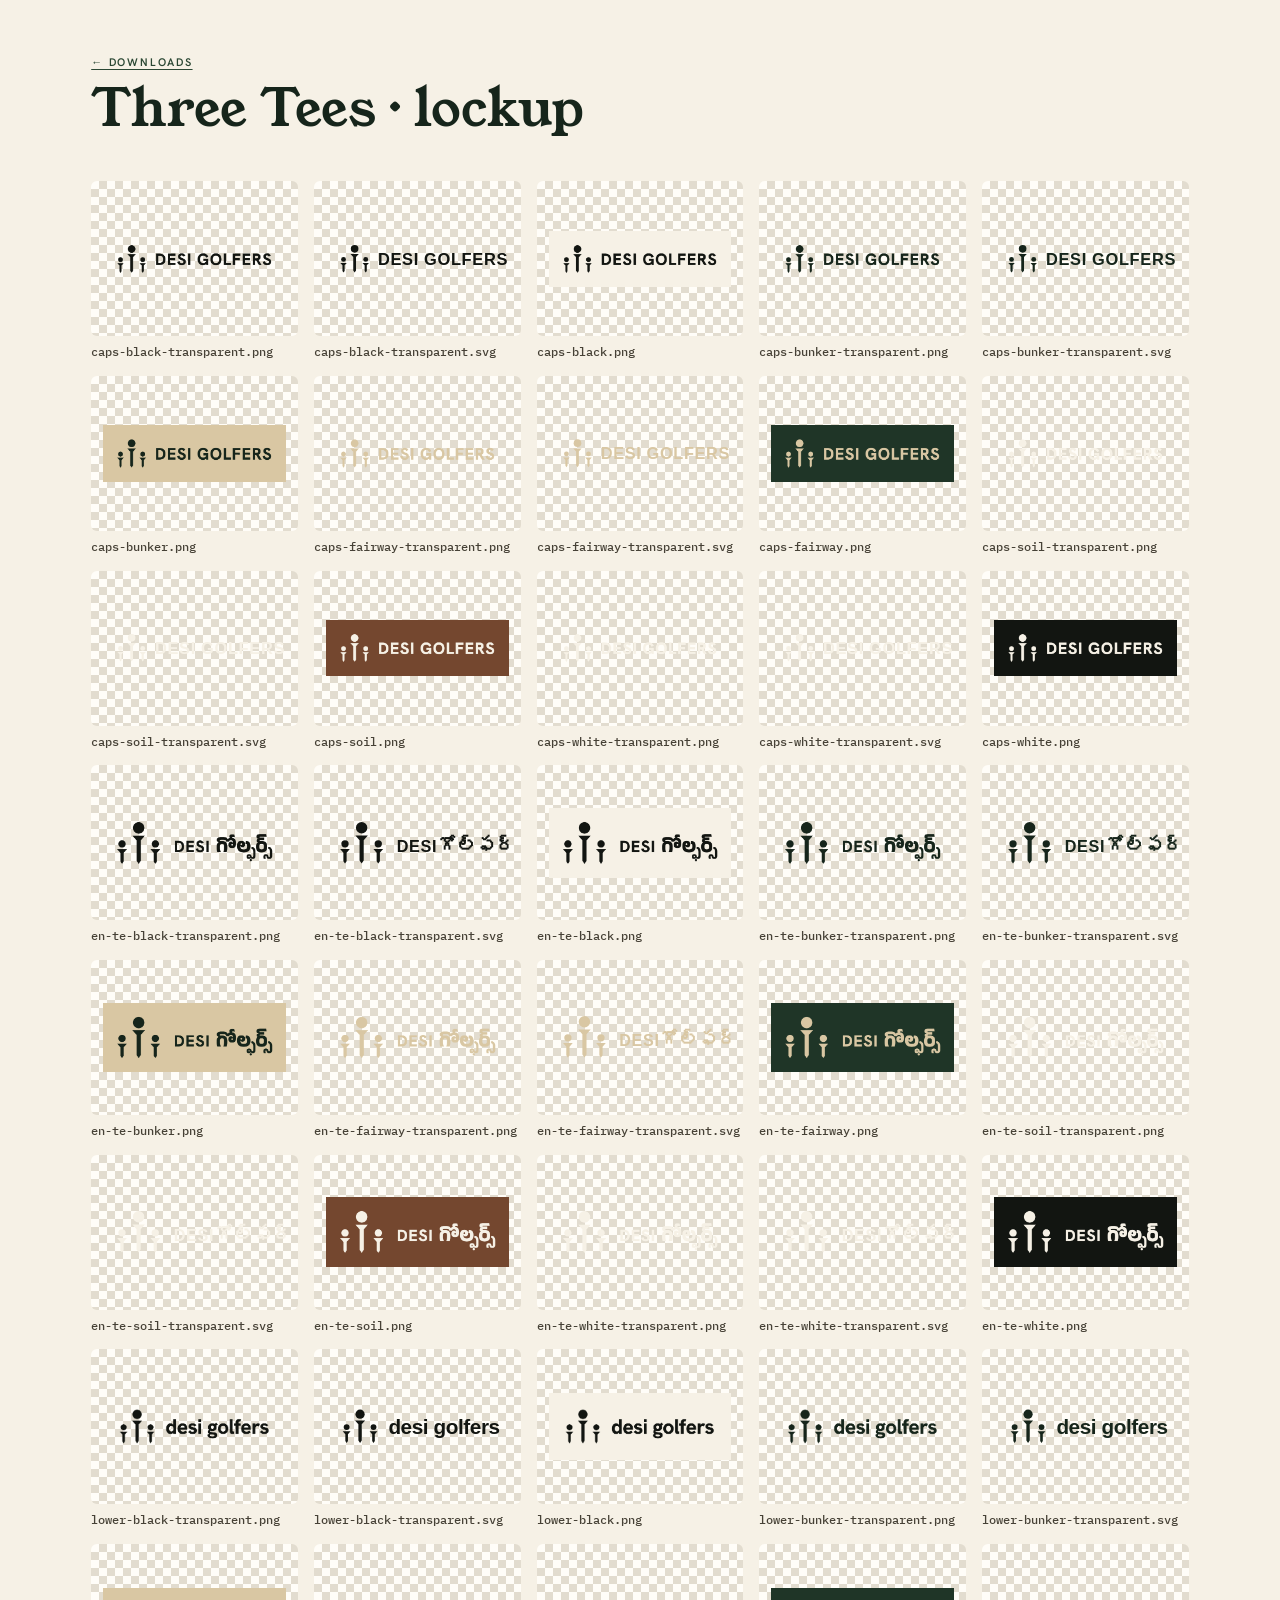
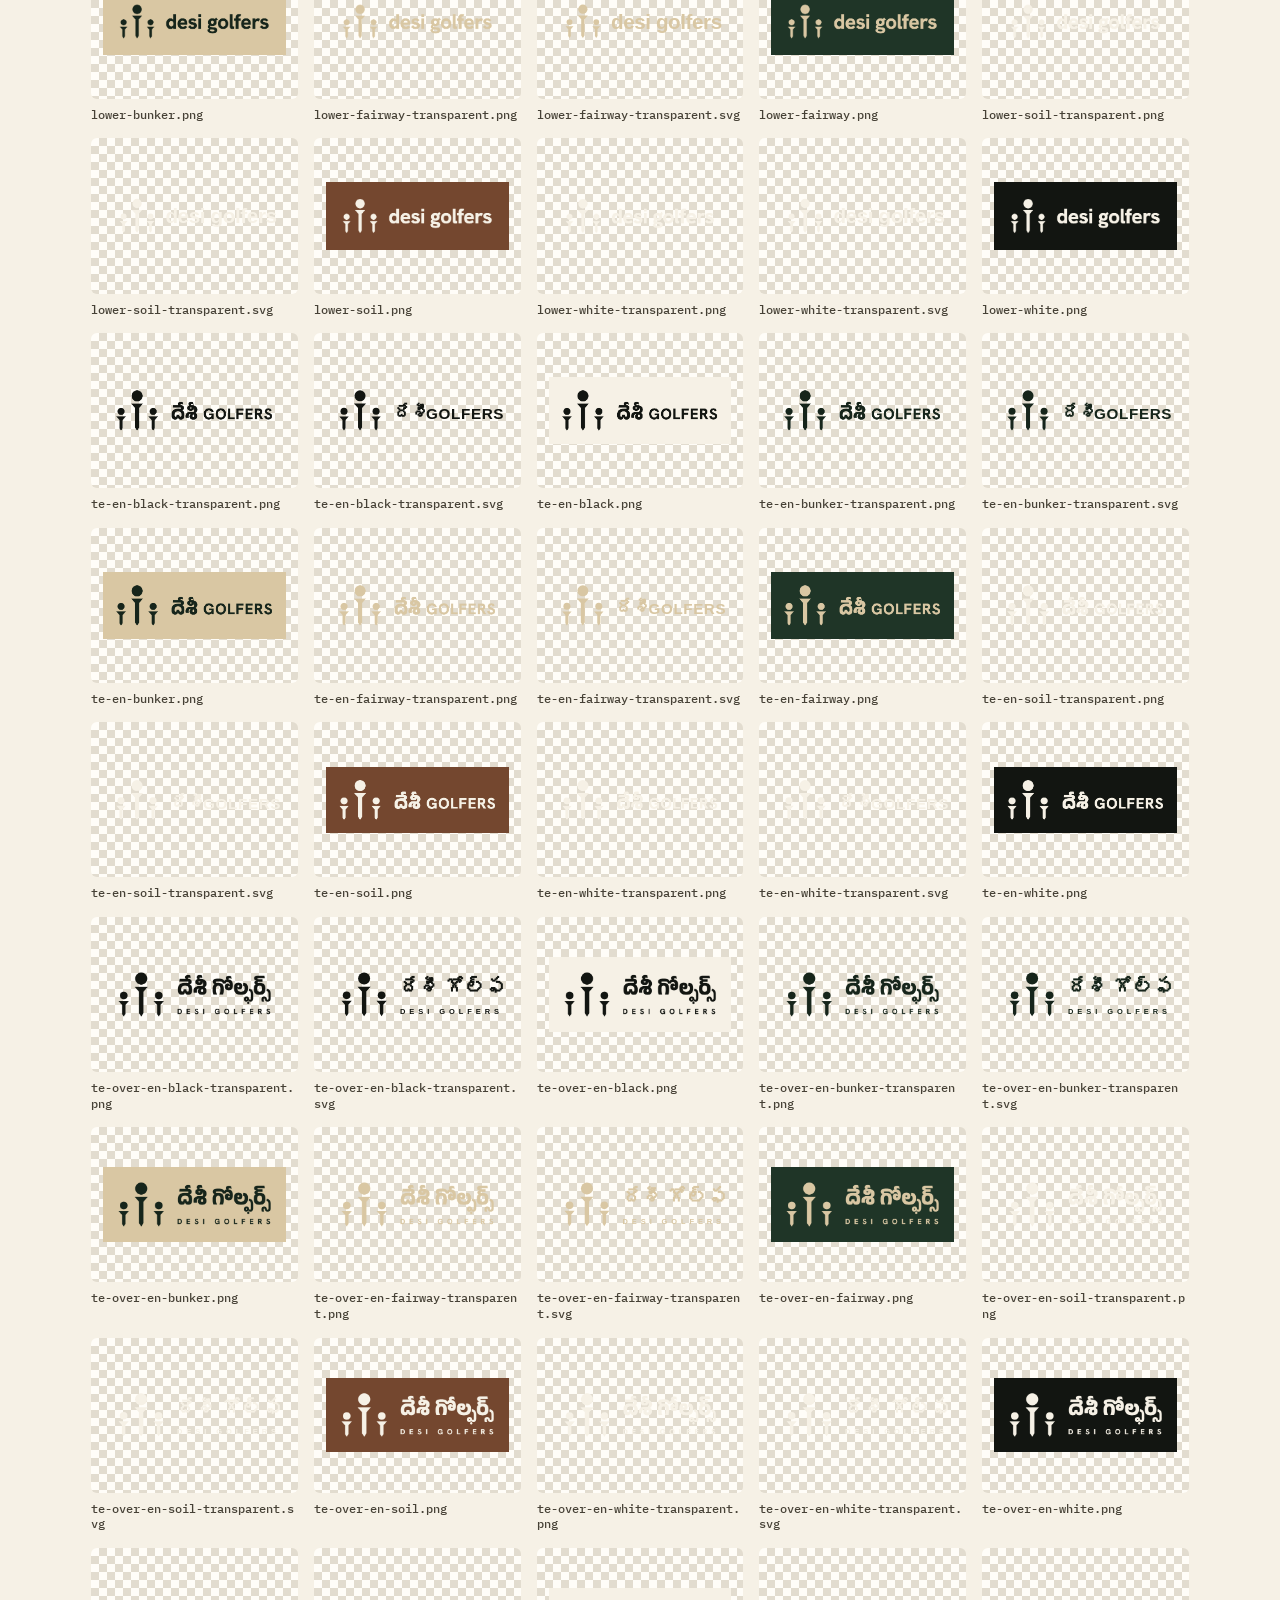
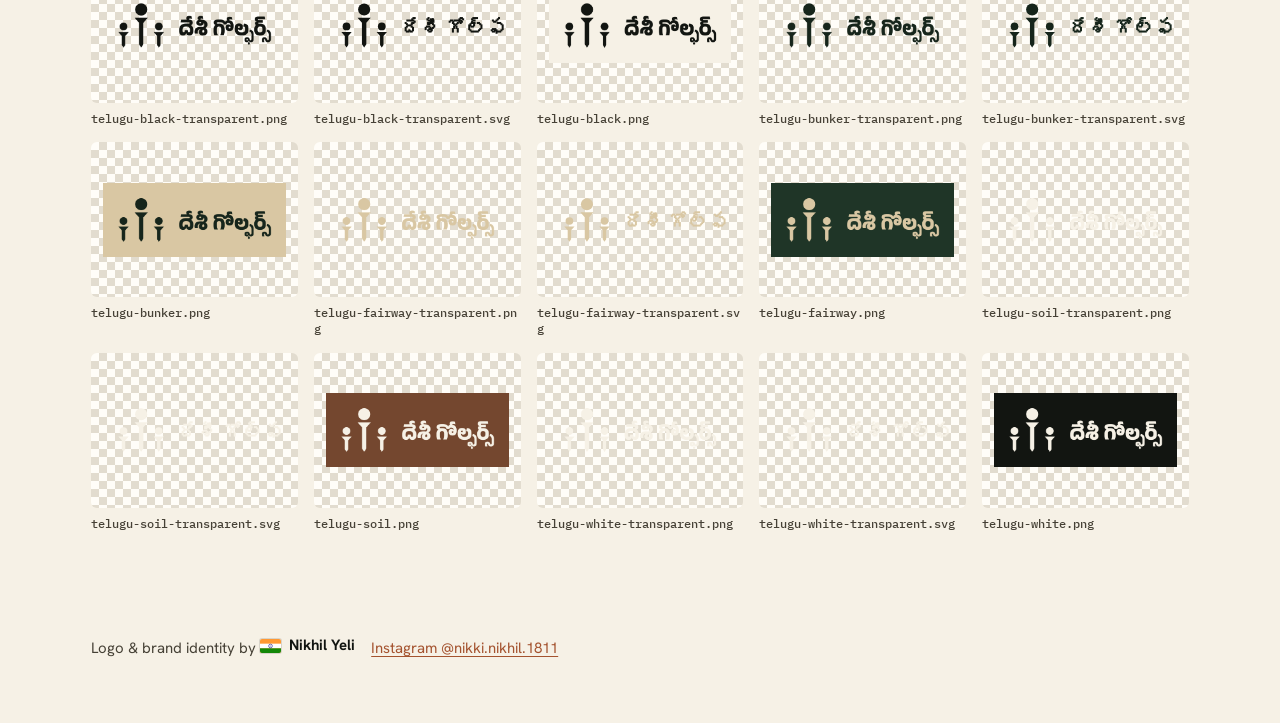
==== assets/logos/three-tees/lockup/index.html @ 78cff563 "DesiGolfers brand site Co-Authored-By: Claude Opus 5.5 <noreply@anthropic.com>" ====
<!DOCTYPE html><html lang="en"><head><meta charset="utf-8"><meta name="viewport" content="width=device-width,initial-scale=1"><title>Three Tees · lockup · Desi Golfers</title><link rel="stylesheet" href="../../../../css/site.css"><style>.files{display:grid;grid-template-columns:repeat(auto-fill,minmax(200px,1fr));gap:16px;padding:24px 0 64px}.files a{display:flex;flex-direction:column;gap:8px;text-decoration:none;color:var(--text-2);font:500 12px/1.3 var(--font-mono);word-break:break-all}.files span{aspect-ratio:4/3;display:flex;align-items:center;justify-content:center;background:repeating-conic-gradient(var(--stone-200) 0 25%,var(--paper) 0 50%) 0 0/16px 16px;border-radius:6px;padding:12px}.files img{max-width:100%;max-height:100%}</style></head><body><div class="wrap"><header class="top"><span class="ov"><a href="../../../../index.html#downloads">← Downloads</a></span><h1>Three Tees · lockup</h1></header><div class="files"><a href="caps-black-transparent.png" download><span><img src="caps-black-transparent.png" alt="" loading="lazy"></span>caps-black-transparent.png</a><a href="caps-black-transparent.svg" download><span><img src="caps-black-transparent.svg" alt="" loading="lazy"></span>caps-black-transparent.svg</a><a href="caps-black.png" download><span><img src="caps-black.png" alt="" loading="lazy"></span>caps-black.png</a><a href="caps-bunker-transparent.png" download><span><img src="caps-bunker-transparent.png" alt="" loading="lazy"></span>caps-bunker-transparent.png</a><a href="caps-bunker-transparent.svg" download><span><img src="caps-bunker-transparent.svg" alt="" loading="lazy"></span>caps-bunker-transparent.svg</a><a href="caps-bunker.png" download><span><img src="caps-bunker.png" alt="" loading="lazy"></span>caps-bunker.png</a><a href="caps-fairway-transparent.png" download><span><img src="caps-fairway-transparent.png" alt="" loading="lazy"></span>caps-fairway-transparent.png</a><a href="caps-fairway-transparent.svg" download><span><img src="caps-fairway-transparent.svg" alt="" loading="lazy"></span>caps-fairway-transparent.svg</a><a href="caps-fairway.png" download><span><img src="caps-fairway.png" alt="" loading="lazy"></span>caps-fairway.png</a><a href="caps-soil-transparent.png" download><span><img src="caps-soil-transparent.png" alt="" loading="lazy"></span>caps-soil-transparent.png</a><a href="caps-soil-transparent.svg" download><span><img src="caps-soil-transparent.svg" alt="" loading="lazy"></span>caps-soil-transparent.svg</a><a href="caps-soil.png" download><span><img src="caps-soil.png" alt="" loading="lazy"></span>caps-soil.png</a><a href="caps-white-transparent.png" download><span><img src="caps-white-transparent.png" alt="" loading="lazy"></span>caps-white-transparent.png</a><a href="caps-white-transparent.svg" download><span><img src="caps-white-transparent.svg" alt="" loading="lazy"></span>caps-white-transparent.svg</a><a href="caps-white.png" download><span><img src="caps-white.png" alt="" loading="lazy"></span>caps-white.png</a><a href="en-te-black-transparent.png" download><span><img src="en-te-black-transparent.png" alt="" loading="lazy"></span>en-te-black-transparent.png</a><a href="en-te-black-transparent.svg" download><span><img src="en-te-black-transparent.svg" alt="" loading="lazy"></span>en-te-black-transparent.svg</a><a href="en-te-black.png" download><span><img src="en-te-black.png" alt="" loading="lazy"></span>en-te-black.png</a><a href="en-te-bunker-transparent.png" download><span><img src="en-te-bunker-transparent.png" alt="" loading="lazy"></span>en-te-bunker-transparent.png</a><a href="en-te-bunker-transparent.svg" download><span><img src="en-te-bunker-transparent.svg" alt="" loading="lazy"></span>en-te-bunker-transparent.svg</a><a href="en-te-bunker.png" download><span><img src="en-te-bunker.png" alt="" loading="lazy"></span>en-te-bunker.png</a><a href="en-te-fairway-transparent.png" download><span><img src="en-te-fairway-transparent.png" alt="" loading="lazy"></span>en-te-fairway-transparent.png</a><a href="en-te-fairway-transparent.svg" download><span><img src="en-te-fairway-transparent.svg" alt="" loading="lazy"></span>en-te-fairway-transparent.svg</a><a href="en-te-fairway.png" download><span><img src="en-te-fairway.png" alt="" loading="lazy"></span>en-te-fairway.png</a><a href="en-te-soil-transparent.png" download><span><img src="en-te-soil-transparent.png" alt="" loading="lazy"></span>en-te-soil-transparent.png</a><a href="en-te-soil-transparent.svg" download><span><img src="en-te-soil-transparent.svg" alt="" loading="lazy"></span>en-te-soil-transparent.svg</a><a href="en-te-soil.png" download><span><img src="en-te-soil.png" alt="" loading="lazy"></span>en-te-soil.png</a><a href="en-te-white-transparent.png" download><span><img src="en-te-white-transparent.png" alt="" loading="lazy"></span>en-te-white-transparent.png</a><a href="en-te-white-transparent.svg" download><span><img src="en-te-white-transparent.svg" alt="" loading="lazy"></span>en-te-white-transparent.svg</a><a href="en-te-white.png" download><span><img src="en-te-white.png" alt="" loading="lazy"></span>en-te-white.png</a><a href="lower-black-transparent.png" download><span><img src="lower-black-transparent.png" alt="" loading="lazy"></span>lower-black-transparent.png</a><a href="lower-black-transparent.svg" download><span><img src="lower-black-transparent.svg" alt="" loading="lazy"></span>lower-black-transparent.svg</a><a href="lower-black.png" download><span><img src="lower-black.png" alt="" loading="lazy"></span>lower-black.png</a><a href="lower-bunker-transparent.png" download><span><img src="lower-bunker-transparent.png" alt="" loading="lazy"></span>lower-bunker-transparent.png</a><a href="lower-bunker-transparent.svg" download><span><img src="lower-bunker-transparent.svg" alt="" loading="lazy"></span>lower-bunker-transparent.svg</a><a href="lower-bunker.png" download><span><img src="lower-bunker.png" alt="" loading="lazy"></span>lower-bunker.png</a><a href="lower-fairway-transparent.png" download><span><img src="lower-fairway-transparent.png" alt="" loading="lazy"></span>lower-fairway-transparent.png</a><a href="lower-fairway-transparent.svg" download><span><img src="lower-fairway-transparent.svg" alt="" loading="lazy"></span>lower-fairway-transparent.svg</a><a href="lower-fairway.png" download><span><img src="lower-fairway.png" alt="" loading="lazy"></span>lower-fairway.png</a><a href="lower-soil-transparent.png" download><span><img src="lower-soil-transparent.png" alt="" loading="lazy"></span>lower-soil-transparent.png</a><a href="lower-soil-transparent.svg" download><span><img src="lower-soil-transparent.svg" alt="" loading="lazy"></span>lower-soil-transparent.svg</a><a href="lower-soil.png" download><span><img src="lower-soil.png" alt="" loading="lazy"></span>lower-soil.png</a><a href="lower-white-transparent.png" download><span><img src="lower-white-transparent.png" alt="" loading="lazy"></span>lower-white-transparent.png</a><a href="lower-white-transparent.svg" download><span><img src="lower-white-transparent.svg" alt="" loading="lazy"></span>lower-white-transparent.svg</a><a href="lower-white.png" download><span><img src="lower-white.png" alt="" loading="lazy"></span>lower-white.png</a><a href="te-en-black-transparent.png" download><span><img src="te-en-black-transparent.png" alt="" loading="lazy"></span>te-en-black-transparent.png</a><a href="te-en-black-transparent.svg" download><span><img src="te-en-black-transparent.svg" alt="" loading="lazy"></span>te-en-black-transparent.svg</a><a href="te-en-black.png" download><span><img src="te-en-black.png" alt="" loading="lazy"></span>te-en-black.png</a><a href="te-en-bunker-transparent.png" download><span><img src="te-en-bunker-transparent.png" alt="" loading="lazy"></span>te-en-bunker-transparent.png</a><a href="te-en-bunker-transparent.svg" download><span><img src="te-en-bunker-transparent.svg" alt="" loading="lazy"></span>te-en-bunker-transparent.svg</a><a href="te-en-bunker.png" download><span><img src="te-en-bunker.png" alt="" loading="lazy"></span>te-en-bunker.png</a><a href="te-en-fairway-transparent.png" download><span><img src="te-en-fairway-transparent.png" alt="" loading="lazy"></span>te-en-fairway-transparent.png</a><a href="te-en-fairway-transparent.svg" download><span><img src="te-en-fairway-transparent.svg" alt="" loading="lazy"></span>te-en-fairway-transparent.svg</a><a href="te-en-fairway.png" download><span><img src="te-en-fairway.png" alt="" loading="lazy"></span>te-en-fairway.png</a><a href="te-en-soil-transparent.png" download><span><img src="te-en-soil-transparent.png" alt="" loading="lazy"></span>te-en-soil-transparent.png</a><a href="te-en-soil-transparent.svg" download><span><img src="te-en-soil-transparent.svg" alt="" loading="lazy"></span>te-en-soil-transparent.svg</a><a href="te-en-soil.png" download><span><img src="te-en-soil.png" alt="" loading="lazy"></span>te-en-soil.png</a><a href="te-en-white-transparent.png" download><span><img src="te-en-white-transparent.png" alt="" loading="lazy"></span>te-en-white-transparent.png</a><a href="te-en-white-transparent.svg" download><span><img src="te-en-white-transparent.svg" alt="" loading="lazy"></span>te-en-white-transparent.svg</a><a href="te-en-white.png" download><span><img src="te-en-white.png" alt="" loading="lazy"></span>te-en-white.png</a><a href="te-over-en-black-transparent.png" download><span><img src="te-over-en-black-transparent.png" alt="" loading="lazy"></span>te-over-en-black-transparent.png</a><a href="te-over-en-black-transparent.svg" download><span><img src="te-over-en-black-transparent.svg" alt="" loading="lazy"></span>te-over-en-black-transparent.svg</a><a href="te-over-en-black.png" download><span><img src="te-over-en-black.png" alt="" loading="lazy"></span>te-over-en-black.png</a><a href="te-over-en-bunker-transparent.png" download><span><img src="te-over-en-bunker-transparent.png" alt="" loading="lazy"></span>te-over-en-bunker-transparent.png</a><a href="te-over-en-bunker-transparent.svg" download><span><img src="te-over-en-bunker-transparent.svg" alt="" loading="lazy"></span>te-over-en-bunker-transparent.svg</a><a href="te-over-en-bunker.png" download><span><img src="te-over-en-bunker.png" alt="" loading="lazy"></span>te-over-en-bunker.png</a><a href="te-over-en-fairway-transparent.png" download><span><img src="te-over-en-fairway-transparent.png" alt="" loading="lazy"></span>te-over-en-fairway-transparent.png</a><a href="te-over-en-fairway-transparent.svg" download><span><img src="te-over-en-fairway-transparent.svg" alt="" loading="lazy"></span>te-over-en-fairway-transparent.svg</a><a href="te-over-en-fairway.png" download><span><img src="te-over-en-fairway.png" alt="" loading="lazy"></span>te-over-en-fairway.png</a><a href="te-over-en-soil-transparent.png" download><span><img src="te-over-en-soil-transparent.png" alt="" loading="lazy"></span>te-over-en-soil-transparent.png</a><a href="te-over-en-soil-transparent.svg" download><span><img src="te-over-en-soil-transparent.svg" alt="" loading="lazy"></span>te-over-en-soil-transparent.svg</a><a href="te-over-en-soil.png" download><span><img src="te-over-en-soil.png" alt="" loading="lazy"></span>te-over-en-soil.png</a><a href="te-over-en-white-transparent.png" download><span><img src="te-over-en-white-transparent.png" alt="" loading="lazy"></span>te-over-en-white-transparent.png</a><a href="te-over-en-white-transparent.svg" download><span><img src="te-over-en-white-transparent.svg" alt="" loading="lazy"></span>te-over-en-white-transparent.svg</a><a href="te-over-en-white.png" download><span><img src="te-over-en-white.png" alt="" loading="lazy"></span>te-over-en-white.png</a><a href="telugu-black-transparent.png" download><span><img src="telugu-black-transparent.png" alt="" loading="lazy"></span>telugu-black-transparent.png</a><a href="telugu-black-transparent.svg" download><span><img src="telugu-black-transparent.svg" alt="" loading="lazy"></span>telugu-black-transparent.svg</a><a href="telugu-black.png" download><span><img src="telugu-black.png" alt="" loading="lazy"></span>telugu-black.png</a><a href="telugu-bunker-transparent.png" download><span><img src="telugu-bunker-transparent.png" alt="" loading="lazy"></span>telugu-bunker-transparent.png</a><a href="telugu-bunker-transparent.svg" download><span><img src="telugu-bunker-transparent.svg" alt="" loading="lazy"></span>telugu-bunker-transparent.svg</a><a href="telugu-bunker.png" download><span><img src="telugu-bunker.png" alt="" loading="lazy"></span>telugu-bunker.png</a><a href="telugu-fairway-transparent.png" download><span><img src="telugu-fairway-transparent.png" alt="" loading="lazy"></span>telugu-fairway-transparent.png</a><a href="telugu-fairway-transparent.svg" download><span><img src="telugu-fairway-transparent.svg" alt="" loading="lazy"></span>telugu-fairway-transparent.svg</a><a href="telugu-fairway.png" download><span><img src="telugu-fairway.png" alt="" loading="lazy"></span>telugu-fairway.png</a><a href="telugu-soil-transparent.png" download><span><img src="telugu-soil-transparent.png" alt="" loading="lazy"></span>telugu-soil-transparent.png</a><a href="telugu-soil-transparent.svg" download><span><img src="telugu-soil-transparent.svg" alt="" loading="lazy"></span>telugu-soil-transparent.svg</a><a href="telugu-soil.png" download><span><img src="telugu-soil.png" alt="" loading="lazy"></span>telugu-soil.png</a><a href="telugu-white-transparent.png" download><span><img src="telugu-white-transparent.png" alt="" loading="lazy"></span>telugu-white-transparent.png</a><a href="telugu-white-transparent.svg" download><span><img src="telugu-white-transparent.svg" alt="" loading="lazy"></span>telugu-white-transparent.svg</a><a href="telugu-white.png" download><span><img src="telugu-white.png" alt="" loading="lazy"></span>telugu-white.png</a></div><footer class="sitefoot"><div class="credits"><span>Logo &amp; brand identity by <b class="by"><svg class="flag" viewBox="0 0 30 20" width="21" height="14" aria-label="India" role="img"><rect width="30" height="20" fill="#FF9933"/><rect y="6.67" width="30" height="6.67" fill="#fff"/><rect y="13.33" width="30" height="6.67" fill="#138808"/><circle cx="15" cy="10" r="2.6" fill="none" stroke="#000080" stroke-width=".8"/><circle cx="15" cy="10" r=".6" fill="#000080"/></svg>Nikhil Yeli</b></span><a href="https://instagram.com/nikki.nikhil.1811" target="_blank" rel="noopener">Instagram @nikki.nikhil.1811</a></div></footer></div></body></html>
---- css/site.css ----
@import url("fonts.css");
:root{
/* Pine — fairway greens (primary) */
--pine-900:#16251B;--pine-800:#1F3527;--pine-700:#2A4733;--pine-600:#3A5A42;--pine-500:#4C6B4F;
/* Turf — light greens */
--turf-400:#7E9467;--turf-200:#C5CFA8;--turf-100:#E3E8D2;
/* Sand — bunker */
--sand-700:#8C7347;--sand-500:#B89B6A;--sand-300:#D9C7A3;--sand-100:#EEE4CF;
/* Clay — terracotta (warm accent) */
--clay-700:#87411F;--clay-600:#A4532F;--clay-400:#C97B55;--clay-100:#F2DCCD;
/* Soil — earthy brown */
--soil-700:#5E3A28;--soil-600:#74472F;--soil-400:#9A6A4E;--soil-100:#EADBD0;
/* Haldi — turmeric gold (winners, highlights) */
--haldi-600:#A87A22;--haldi-500:#C8942F;--haldi-100:#F5E6C4;
/* Paper + ink */
--chalk:#F6F1E6;--paper:#FFFDF8;--ink:#121511;
/* Stone — warm neutrals */
--stone-50:#FAF8F3;--stone-100:#F0ECE3;--stone-200:#E2DCCF;--stone-300:#C9C1B1;--stone-400:#A39A88;--stone-500:#7A7263;--stone-600:#5F584B;--stone-700:#464136;--stone-800:#2E2B24;--stone-900:#1E1C18;
/* Semantic */
--success:#3F7A4A;--success-soft:#E1EBDD;--warning:#B9852A;--warning-soft:#F5E6C4;--danger:#A63D2A;--danger-soft:#F3DCD4;--info:#3D5A6B;--info-soft:#DCE4E8;
/* Aliases */
--surface-page:var(--chalk);--surface-card:var(--paper);--surface-sunken:var(--stone-100);--surface-inverse:var(--pine-800);--surface-overlay:rgba(22,37,27,.55);
--text-1:var(--ink);--text-2:var(--stone-700);--text-3:var(--stone-500);--text-inverse:var(--chalk);--text-accent:var(--pine-700);
--border-1:var(--stone-200);--border-2:var(--stone-300);--border-strong:var(--stone-400);--border-inverse:rgba(246,241,230,.22);
--accent:var(--pine-700);--accent-hover:var(--pine-800);--accent-press:var(--pine-900);--accent-contrast:var(--chalk);
--highlight:var(--haldi-500);--focus-ring:rgba(200,148,47,.55);
/* Duotone pairs — bg / fg */
--duo-fairway-bg:var(--pine-800);--duo-fairway-fg:var(--sand-300);
--duo-bunker-bg:var(--sand-300);--duo-bunker-fg:var(--pine-900);
--duo-clay-bg:var(--clay-600);--duo-clay-fg:var(--chalk);
--duo-mono-bg:var(--ink);--duo-mono-fg:var(--chalk);
}

:root{
--font-display:'Young Serif',Georgia,'Times New Roman',serif;
--font-sans:'Hanken Grotesk','Helvetica Neue',Helvetica,sans-serif;
--font-telugu-display:'Noto Serif Telugu','Young Serif',serif;
--font-telugu:'Anek Telugu','Hanken Grotesk',sans-serif;
--font-mono:'IBM Plex Mono',ui-monospace,Menlo,monospace;
--fs-display-xl:72px;--fs-display-l:56px;--fs-h1:40px;--fs-h2:32px;--fs-h3:24px;--fs-h4:20px;
--fs-body-l:18px;--fs-body:16px;--fs-body-s:14px;--fs-caption:12px;--fs-overline:11px;--fs-mono:13px;
--lh-tight:1.04;/* @kind other */--lh-heading:1.15;/* @kind other */--lh-body:1.55;/* @kind other */--lh-snug:1.35;/* @kind other */
--tr-display:-0.01em;--tr-wordmark:0.08em;--tr-overline:0.16em;
--fw-regular:400;/* @kind font */--fw-medium:500;/* @kind font */--fw-semibold:600;/* @kind font */--fw-bold:700;/* @kind font */
/* semantic */
--text-display:400 var(--fs-display-l)/var(--lh-tight) var(--font-display);
--text-heading:400 var(--fs-h2)/var(--lh-heading) var(--font-display);
--text-body:400 var(--fs-body)/var(--lh-body) var(--font-sans);
--text-label:600 var(--fs-body-s)/1.2 var(--font-sans);
--text-overline:600 var(--fs-overline)/1.2 var(--font-sans);
--text-telugu-display:700 var(--fs-h1)/1.35 var(--font-telugu-display);
--text-telugu-body:400 var(--fs-body-l)/1.7 var(--font-telugu);
--text-data:500 var(--fs-mono)/1.3 var(--font-mono);
}

*,*::before,*::after{box-sizing:border-box}
html,body{margin:0}
body{background:var(--surface-page);color:var(--text-1);font:var(--text-body);-webkit-font-smoothing:antialiased;text-rendering:optimizeLegibility}
h1,h2,h3,h4{font-family:var(--font-display);font-weight:400;line-height:var(--lh-heading);margin:0;text-wrap:balance}
p{margin:0;text-wrap:pretty}
a{color:var(--pine-700);text-decoration:underline;text-underline-offset:3px;text-decoration-thickness:1px}
a:hover{color:var(--clay-600)}
::selection{background:var(--sand-300);color:var(--pine-900)}
:focus-visible{outline:none;box-shadow:var(--shadow-focus)}
:lang(te){font-family:var(--font-telugu);line-height:1.7}
h1:lang(te),h2:lang(te),h3:lang(te),h4:lang(te){font-family:var(--font-telugu-display);line-height:1.35}


body{padding:0;color:var(--ink)}
.wrap{max-width:1200px;margin:0 auto;padding:0 clamp(16px,4vw,56px)}
.nav{display:flex;flex-wrap:wrap;gap:12px 28px;align-items:center;padding:18px clamp(16px,4vw,56px);border-bottom:1px solid var(--border-1);background:var(--paper);position:sticky;top:0;z-index:20}
.nav a{text-decoration:none;color:var(--ink);font:600 14px/1 var(--font-sans)}.nav a:hover,.nav a[aria-current]{color:var(--clay-600)}.nav .home{margin-right:auto;display:flex}
.top{display:flex;flex-direction:column;gap:12px;padding:56px 0 20px}
.ov{font:var(--text-overline);letter-spacing:var(--tr-overline);text-transform:uppercase;color:var(--text-3)}
.top h1{font:400 clamp(34px,5vw,52px)/1.08 var(--font-display);color:var(--pine-900)}
.top p{max-width:680px;color:var(--text-2);font-size:17px}
.tools{display:flex;flex-wrap:wrap;gap:16px;align-items:center;font-size:14px;color:var(--text-2);margin-bottom:32px}.tools label{display:flex;gap:8px;align-items:center}
.board{background:var(--paper);border:1px solid var(--border-1);border-radius:8px;overflow:hidden;margin-bottom:40px}
.bh{display:flex;flex-wrap:wrap;gap:8px 24px;align-items:baseline;padding:24px 28px;border-bottom:1px solid var(--border-1)}
.bh h2{font:400 26px/1.1 var(--font-display)}
.bh p{flex:1 1 360px;color:var(--text-2);font-size:15px}
.g{display:grid;grid-template-columns:repeat(auto-fit,minmax(min(100%,var(--min,300px)),1fr))}
.g2,.merch{display:grid;grid-template-columns:repeat(2,minmax(0,1fr))}.g3{display:grid;grid-template-columns:repeat(3,minmax(0,1fr))}.g5{display:grid;grid-template-columns:repeat(5,minmax(0,1fr))}
@media (max-width:860px){.g3{grid-template-columns:repeat(2,minmax(0,1fr))}.g3>:last-child:nth-child(odd){grid-column:1/-1}}
@media (max-width:760px){.g5{grid-template-columns:repeat(2,minmax(0,1fr))}.g5>:last-child{grid-column:1/-1}}
@media (max-width:560px){.g2,.g3,.g5,.merch{grid-template-columns:1fr}}
.tile{position:relative;display:flex;flex-direction:column;align-items:center;justify-content:center;gap:12px;padding:40px 28px;min-height:var(--h,220px)}
.cap{font:500 11px/1.3 var(--font-mono);color:var(--text-3);padding:10px 14px;border-top:1px solid var(--border-1);background:var(--stone-50)}
.cell{display:flex;flex-direction:column;border-right:1px solid var(--border-1);border-bottom:1px solid var(--border-1)}.cell>.tile{flex:1}
.ex{position:absolute;right:10px;bottom:10px;display:flex;gap:4px;opacity:0;transition:opacity .15s;z-index:3}
.tile:hover .ex,.tile:focus-within .ex,.mk:hover .ex,.mk:focus-within .ex{opacity:1}
@media (hover:none){.ex{opacity:1}}
.ex button{font:500 10px/1 var(--font-mono);background:rgba(255,253,248,.94);color:var(--ink);border:1px solid var(--stone-300);border-radius:2px;padding:5px 7px;cursor:pointer}.ex button:hover{background:var(--haldi-100)}
.mk{position:relative}
.apps{display:grid;gap:28px;padding:28px;grid-template-columns:repeat(auto-fit,minmax(min(100%,360px),1fr));align-items:start}
.lbl{font:600 12px/1 var(--font-sans);letter-spacing:.12em;text-transform:uppercase;color:var(--text-3);margin-bottom:10px}
.ig{background:#fff;border:1px solid var(--stone-200);border-radius:14px;overflow:hidden;font:400 14px/1.4 var(--font-sans);color:#111;max-width:400px}
.ig-top{display:flex;justify-content:space-between;align-items:center;padding:14px 16px;font-weight:700;font-size:16px}
.ig-head{display:flex;gap:20px;align-items:center;padding:4px 16px 12px}
.ig-av{width:88px;flex:none;border-radius:50%;padding:3px;background:conic-gradient(var(--haldi-500),var(--clay-600),var(--haldi-500))}
.ig-av>div{border-radius:50%;padding:3px;background:#fff}
.ig-stats{display:flex;flex:1;justify-content:space-around;text-align:center}.ig-stats b{display:block;font-size:17px}
.ig-bio{padding:0 16px 12px;display:flex;flex-direction:column;gap:2px}
.ig-btn{display:grid;grid-template-columns:1fr 1fr;gap:8px;padding:0 16px 14px}.ig-btn span{background:var(--stone-100);border-radius:8px;text-align:center;padding:7px;font-weight:600}.ig-btn span:first-child{background:var(--pine-700);color:var(--chalk)}
.ig-hl{display:flex;gap:14px;padding:0 16px 16px;overflow:hidden}.ig-hl div{display:flex;flex-direction:column;align-items:center;gap:5px;font-size:11px;width:62px;flex:none}.ig-hl i{display:block;width:62px;height:62px;border-radius:50%;border:1px solid var(--stone-300);padding:3px}
.ig-grid{display:grid;grid-template-columns:repeat(3,1fr);gap:2px}
.yt,.fb{background:#fff;border:1px solid var(--stone-200);border-radius:14px;overflow:hidden;font:400 14px/1.4 var(--font-sans)}
.yt-row{display:flex;gap:16px;align-items:center;padding:16px;flex-wrap:wrap}.yt-row .av{width:72px;flex:none}
.yt-row h3,.fb-row h3{font:700 20px/1.2 var(--font-sans)}.yt-row p,.fb-row p{color:var(--stone-500);font-size:13px}
.yt-sub{margin-left:auto;background:#111;color:#fff;border-radius:999px;padding:9px 16px;font-weight:600}
.safe{position:relative;border-radius:8px;overflow:hidden}.safe i{position:absolute;left:19.8%;right:19.8%;top:35.3%;bottom:35.3%;border:2px dashed rgba(246,241,230,.8);pointer-events:none}
.safe b{position:absolute;left:19.8%;top:calc(64.7% + 8px);font:500 10px/1 var(--font-mono);color:var(--chalk);opacity:.85}
.fb-row{display:flex;align-items:flex-end;gap:16px;padding:0 24px 18px;margin-top:-48px;position:relative;flex-wrap:wrap}.fb-row .av{width:128px;border:4px solid #fff;border-radius:50%;flex:none}
.ft{background:var(--pine-900);color:var(--sand-100);font:400 14px/1.6 var(--font-sans);border-radius:8px;overflow:hidden}
.ft a{color:var(--sand-100);text-decoration:none}.ft a:hover{color:var(--haldi-500)}
.ft-main{display:flex;flex-wrap:wrap;gap:32px 56px;padding:36px 32px}
.ft-col{display:flex;flex-direction:column;gap:6px}.ft-col b{font:600 11px/1 var(--font-sans);letter-spacing:.14em;text-transform:uppercase;color:var(--sand-300);margin-bottom:6px}
.ft-base{display:flex;flex-wrap:wrap;justify-content:space-between;gap:12px;padding:16px 32px;border-top:1px solid rgba(217,199,163,.18);font-size:12px;color:var(--sand-300)}
.ph{position:relative;margin:0;overflow:hidden;background:var(--stone-200)}.ph img{display:block;width:100%;height:100%;object-fit:cover}
.ph .lg{position:absolute;transform:translate(-50%,-50%)}.ph .lg svg{width:100%;height:auto;display:block}
.merch .cell{border-bottom:1px solid var(--border-1)}
.credit{font:400 12px/1.5 var(--font-sans);color:var(--text-3);padding:16px 28px;border-top:1px solid var(--border-1)}
.credit a{color:var(--text-2)}
.dl{display:grid;grid-template-columns:repeat(auto-fit,minmax(min(100%,260px),1fr));gap:1px;background:var(--border-1)}
.dl div{background:var(--paper);padding:20px 24px;display:flex;flex-direction:column;gap:6px;font-size:14px;color:var(--text-2)}.dl b{font:var(--text-label);color:var(--ink)}
.sitefoot{padding:40px 0 64px;color:var(--text-3);font-size:13px}

.sitefoot{display:flex;flex-direction:column;gap:10px}
.credits{display:flex;flex-wrap:wrap;gap:6px 16px;align-items:baseline;font:400 15px/1.4 var(--font-sans);color:var(--text-2)}.credits b{color:var(--ink);font-weight:700}.credits a{color:var(--clay-600)}
.photo-credit{font-size:12px;color:var(--text-3)}.photo-credit a{color:var(--text-2)}
@media print{body{background:#fff}.nav,.tools,.ex{display:none!important}.wrap{max-width:none;padding:0}.top{padding-top:0}.board{break-inside:avoid;page-break-inside:avoid;margin-bottom:24px}#apps .apps>*{break-inside:avoid}.board,.cell,.tile{-webkit-print-color-adjust:exact;print-color-adjust:exact}a{text-decoration:none}}

/* no divider lines: spacing only */
.board{border:0;padding:0 24px 24px;border-radius:12px}
.bh{border:0;padding:24px 4px 18px}
.g2,.g3,.g5,.merch{gap:12px}
.cell{border:0;gap:6px}.cell>.tile,.g5>.tile,.tv-pair>.tile{border-radius:8px;overflow:hidden}
.cap{border:0;background:none;padding:2px 4px}
.dl{gap:12px;background:none}.dl div{border-radius:8px;background:var(--stone-50)}
.apps{padding:4px 0 0}
.tv{display:flex;flex-direction:column;gap:20px}.tv-row{display:flex;flex-direction:column;gap:6px}
.tv-pair{display:grid;grid-template-columns:minmax(0,3fr) minmax(0,2fr);gap:12px}
@media (max-width:640px){.tv-pair{grid-template-columns:1fr}}
.getall{display:flex;flex-wrap:wrap;gap:10px}
.btn-dl{display:inline-flex;align-items:center;gap:8px;font:600 14px/1 var(--font-sans);padding:12px 18px;border-radius:999px;border:1px solid var(--pine-800);background:var(--pine-800);color:var(--chalk);text-decoration:none;cursor:pointer}
.btn-dl:hover{background:var(--pine-900);color:var(--chalk)}
.btn-dl.alt{background:transparent;color:var(--pine-800)}.btn-dl.alt:hover{background:var(--pine-800);color:var(--chalk)}
@media print{.getall{display:none}.board{padding:0}}
.g5+.g5{margin-top:12px}.g5>.tile{--h:200px;padding:32px 16px}
.credits .by{display:inline-flex;align-items:center;gap:8px}.flag{flex:none;border-radius:2px;box-shadow:0 0 0 1px rgba(0,0,0,.12)}
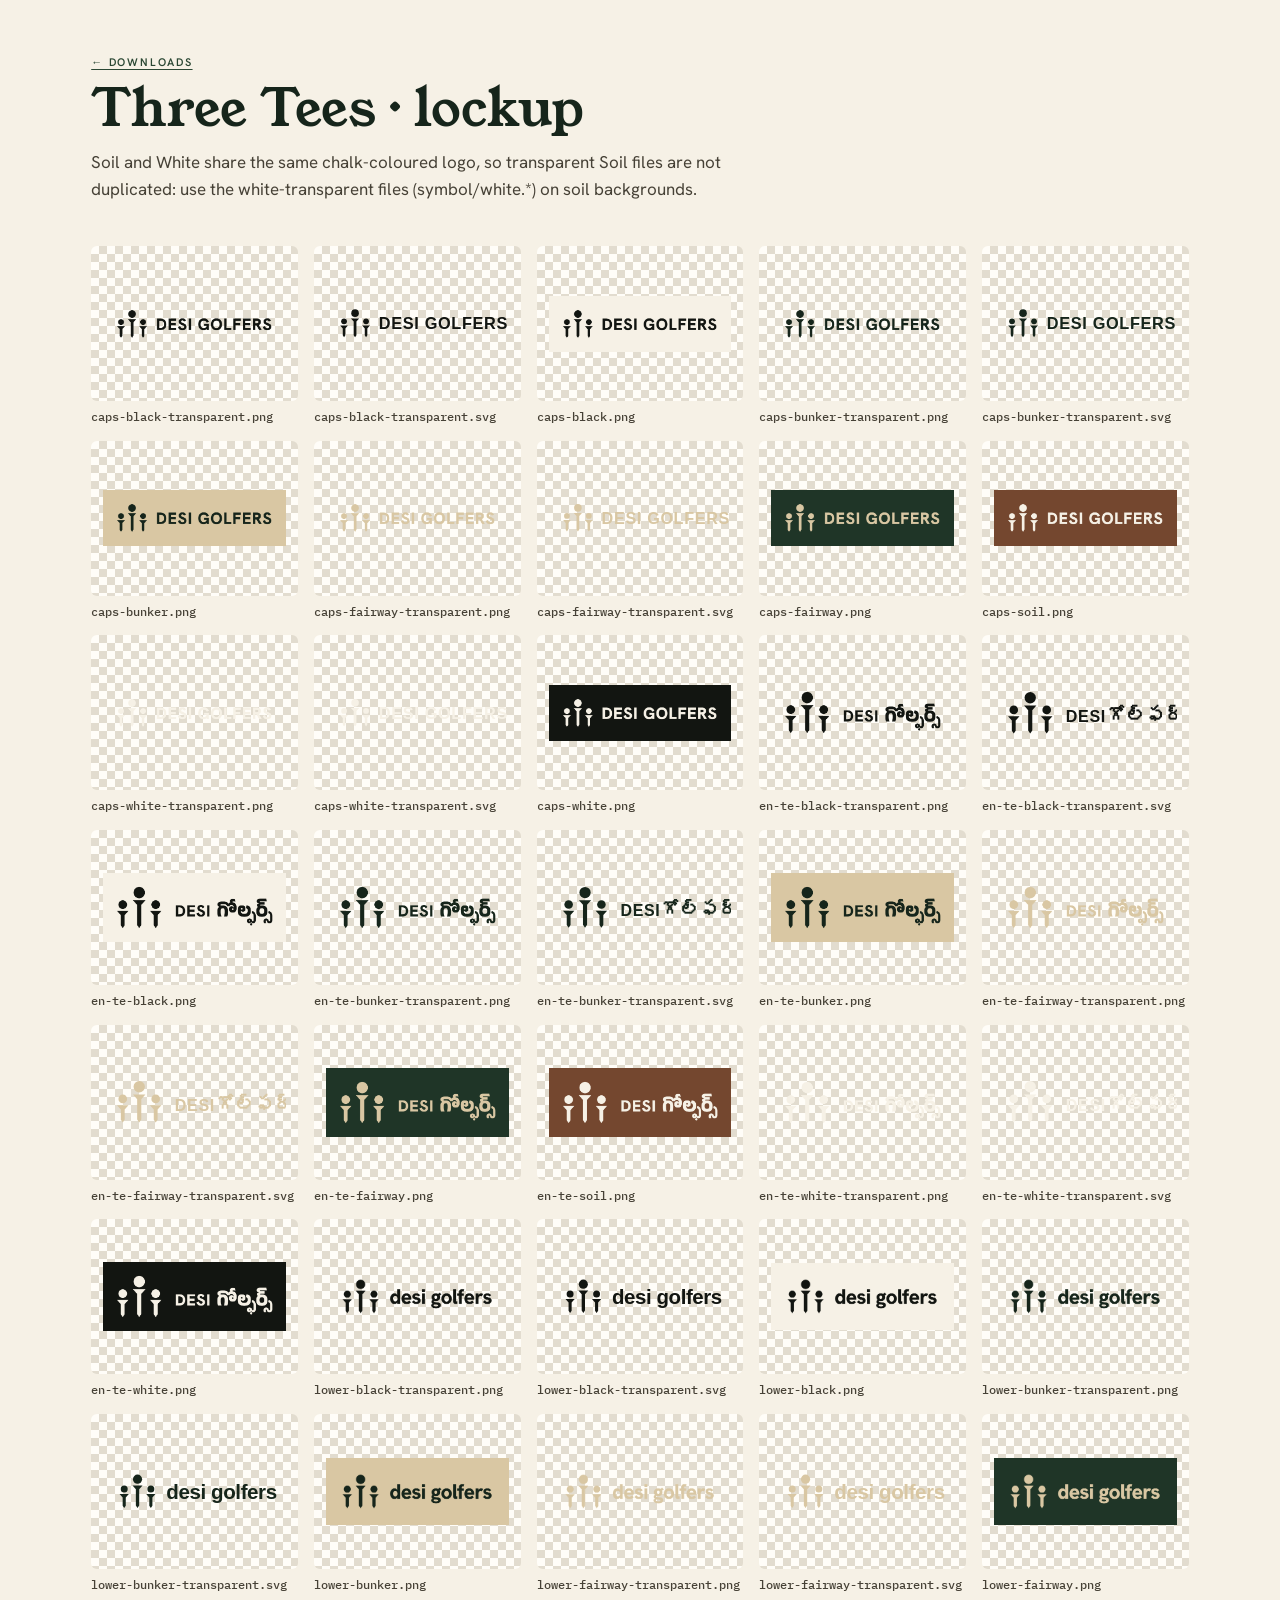
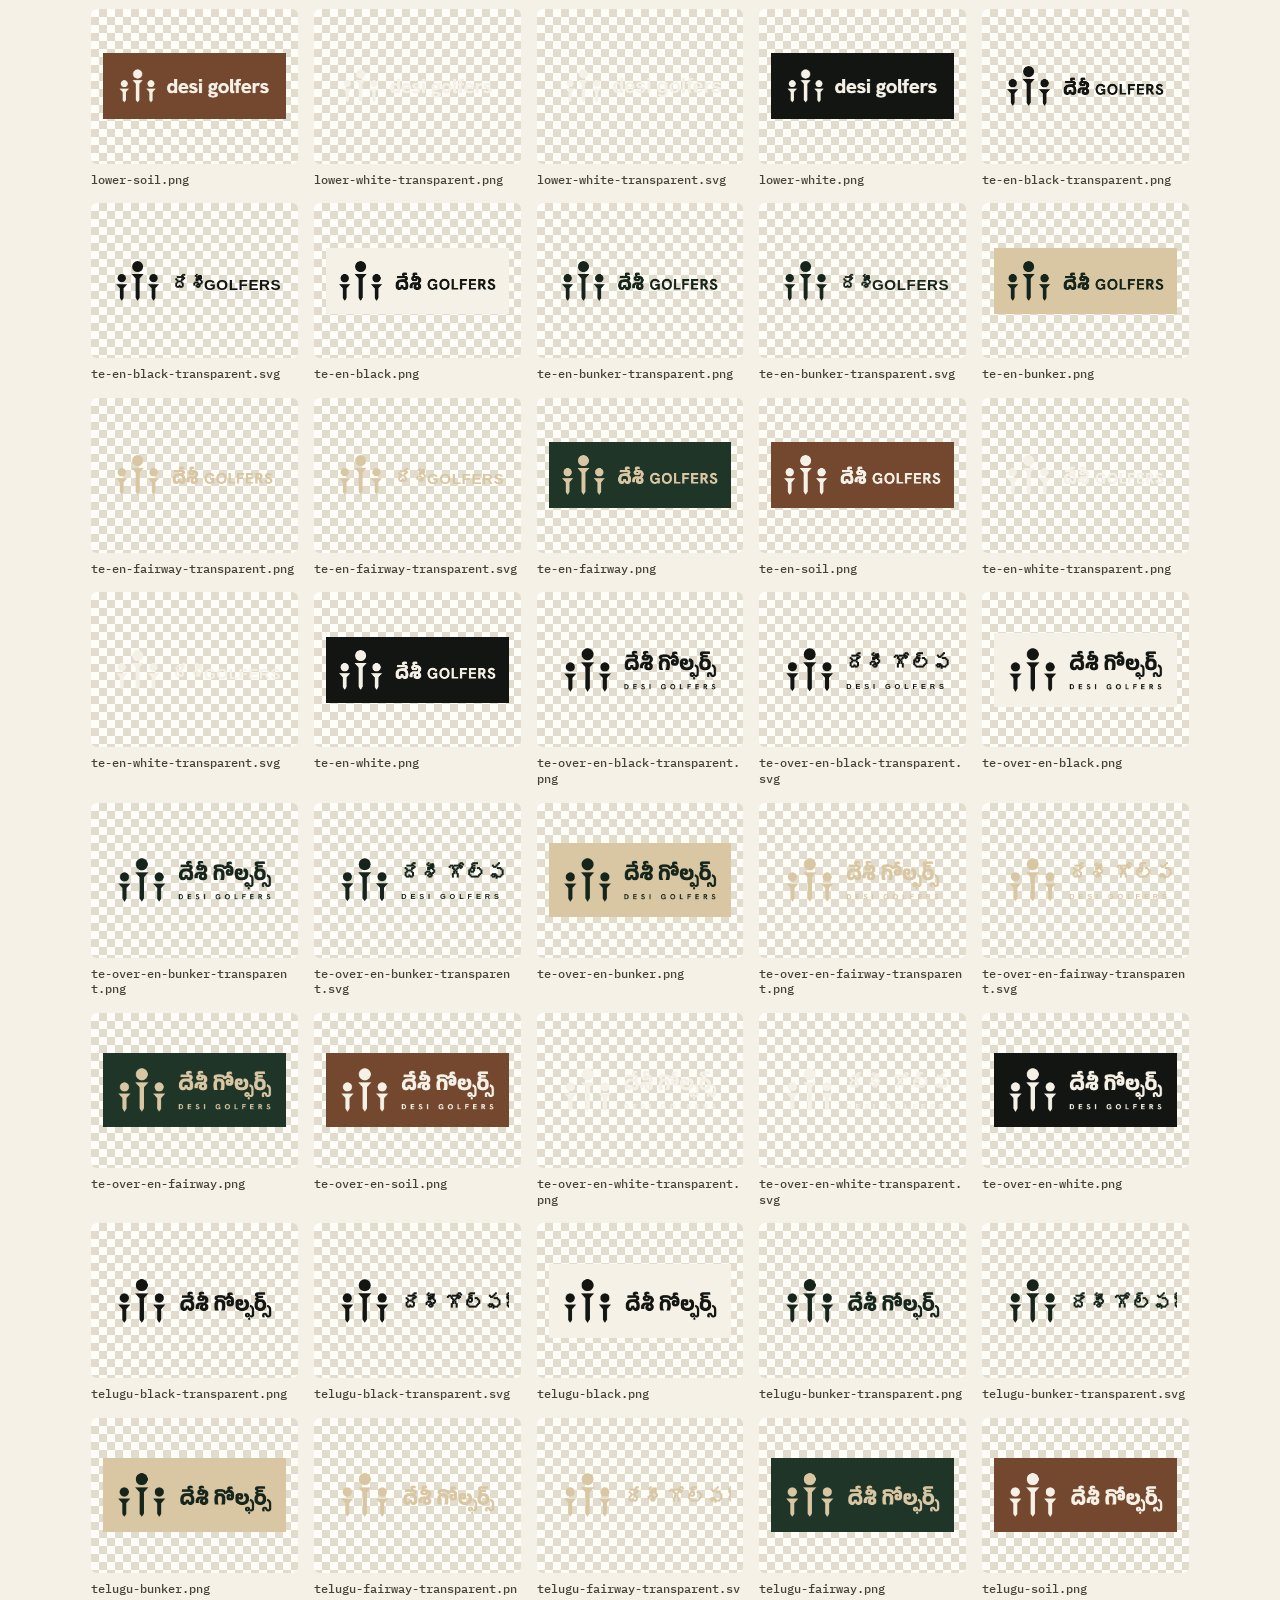
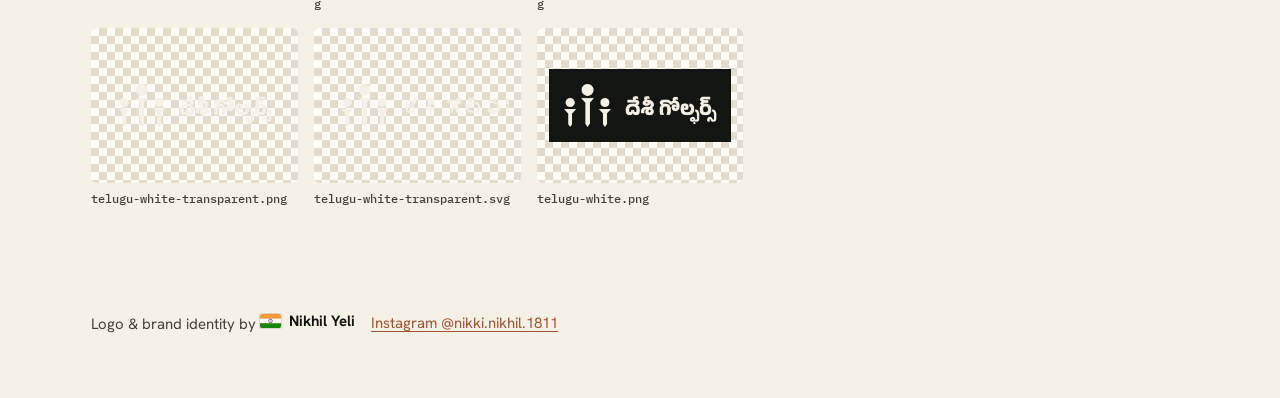
==== commit 1d87d837: "Add fonts section, remove duplicate assets, add email images - Fonts board (4 typefaces, role, weigh" ====
--- a/assets/logos/three-tees/lockup/index.html
+++ b/assets/logos/three-tees/lockup/index.html
@@ -1 +1 @@
-<!DOCTYPE html><html lang="en"><head><meta charset="utf-8"><meta name="viewport" content="width=device-width,initial-scale=1"><title>Three Tees · lockup · Desi Golfers</title><link rel="stylesheet" href="../../../../css/site.css"><style>.files{display:grid;grid-template-columns:repeat(auto-fill,minmax(200px,1fr));gap:16px;padding:24px 0 64px}.files a{display:flex;flex-direction:column;gap:8px;text-decoration:none;color:var(--text-2);font:500 12px/1.3 var(--font-mono);word-break:break-all}.files span{aspect-ratio:4/3;display:flex;align-items:center;justify-content:center;background:repeating-conic-gradient(var(--stone-200) 0 25%,var(--paper) 0 50%) 0 0/16px 16px;border-radius:6px;padding:12px}.files img{max-width:100%;max-height:100%}</style></head><body><div class="wrap"><header class="top"><span class="ov"><a href="../../../../index.html#downloads">← Downloads</a></span><h1>Three Tees · lockup</h1></header><div class="files"><a href="caps-black-transparent.png" download><span><img src="caps-black-transparent.png" alt="" loading="lazy"></span>caps-black-transparent.png</a><a href="caps-black-transparent.svg" download><span><img src="caps-black-transparent.svg" alt="" loading="lazy"></span>caps-black-transparent.svg</a><a href="caps-black.png" download><span><img src="caps-black.png" alt="" loading="lazy"></span>caps-black.png</a><a href="caps-bunker-transparent.png" download><span><img src="caps-bunker-transparent.png" alt="" loading="lazy"></span>caps-bunker-transparent.png</a><a href="caps-bunker-transparent.svg" download><span><img src="caps-bunker-transparent.svg" alt="" loading="lazy"></span>caps-bunker-transparent.svg</a><a href="caps-bunker.png" download><span><img src="caps-bunker.png" alt="" loading="lazy"></span>caps-bunker.png</a><a href="caps-fairway-transparent.png" download><span><img src="caps-fairway-transparent.png" alt="" loading="lazy"></span>caps-fairway-transparent.png</a><a href="caps-fairway-transparent.svg" download><span><img src="caps-fairway-transparent.svg" alt="" loading="lazy"></span>caps-fairway-transparent.svg</a><a href="caps-fairway.png" download><span><img src="caps-fairway.png" alt="" loading="lazy"></span>caps-fairway.png</a><a href="caps-soil-transparent.png" download><span><img src="caps-soil-transparent.png" alt="" loading="lazy"></span>caps-soil-transparent.png</a><a href="caps-soil-transparent.svg" download><span><img src="caps-soil-transparent.svg" alt="" loading="lazy"></span>caps-soil-transparent.svg</a><a href="caps-soil.png" download><span><img src="caps-soil.png" alt="" loading="lazy"></span>caps-soil.png</a><a href="caps-white-transparent.png" download><span><img src="caps-white-transparent.png" alt="" loading="lazy"></span>caps-white-transparent.png</a><a href="caps-white-transparent.svg" download><span><img src="caps-white-transparent.svg" alt="" loading="lazy"></span>caps-white-transparent.svg</a><a href="caps-white.png" download><span><img src="caps-white.png" alt="" loading="lazy"></span>caps-white.png</a><a href="en-te-black-transparent.png" download><span><img src="en-te-black-transparent.png" alt="" loading="lazy"></span>en-te-black-transparent.png</a><a href="en-te-black-transparent.svg" download><span><img src="en-te-black-transparent.svg" alt="" loading="lazy"></span>en-te-black-transparent.svg</a><a href="en-te-black.png" download><span><img src="en-te-black.png" alt="" loading="lazy"></span>en-te-black.png</a><a href="en-te-bunker-transparent.png" download><span><img src="en-te-bunker-transparent.png" alt="" loading="lazy"></span>en-te-bunker-transparent.png</a><a href="en-te-bunker-transparent.svg" download><span><img src="en-te-bunker-transparent.svg" alt="" loading="lazy"></span>en-te-bunker-transparent.svg</a><a href="en-te-bunker.png" download><span><img src="en-te-bunker.png" alt="" loading="lazy"></span>en-te-bunker.png</a><a href="en-te-fairway-transparent.png" download><span><img src="en-te-fairway-transparent.png" alt="" loading="lazy"></span>en-te-fairway-transparent.png</a><a href="en-te-fairway-transparent.svg" download><span><img src="en-te-fairway-transparent.svg" alt="" loading="lazy"></span>en-te-fairway-transparent.svg</a><a href="en-te-fairway.png" download><span><img src="en-te-fairway.png" alt="" loading="lazy"></span>en-te-fairway.png</a><a href="en-te-soil-transparent.png" download><span><img src="en-te-soil-transparent.png" alt="" loading="lazy"></span>en-te-soil-transparent.png</a><a href="en-te-soil-transparent.svg" download><span><img src="en-te-soil-transparent.svg" alt="" loading="lazy"></span>en-te-soil-transparent.svg</a><a href="en-te-soil.png" download><span><img src="en-te-soil.png" alt="" loading="lazy"></span>en-te-soil.png</a><a href="en-te-white-transparent.png" download><span><img src="en-te-white-transparent.png" alt="" loading="lazy"></span>en-te-white-transparent.png</a><a href="en-te-white-transparent.svg" download><span><img src="en-te-white-transparent.svg" alt="" loading="lazy"></span>en-te-white-transparent.svg</a><a href="en-te-white.png" download><span><img src="en-te-white.png" alt="" loading="lazy"></span>en-te-white.png</a><a href="lower-black-transparent.png" download><span><img src="lower-black-transparent.png" alt="" loading="lazy"></span>lower-black-transparent.png</a><a href="lower-black-transparent.svg" download><span><img src="lower-black-transparent.svg" alt="" loading="lazy"></span>lower-black-transparent.svg</a><a href="lower-black.png" download><span><img src="lower-black.png" alt="" loading="lazy"></span>lower-black.png</a><a href="lower-bunker-transparent.png" download><span><img src="lower-bunker-transparent.png" alt="" loading="lazy"></span>lower-bunker-transparent.png</a><a href="lower-bunker-transparent.svg" download><span><img src="lower-bunker-transparent.svg" alt="" loading="lazy"></span>lower-bunker-transparent.svg</a><a href="lower-bunker.png" download><span><img src="lower-bunker.png" alt="" loading="lazy"></span>lower-bunker.png</a><a href="lower-fairway-transparent.png" download><span><img src="lower-fairway-transparent.png" alt="" loading="lazy"></span>lower-fairway-transparent.png</a><a href="lower-fairway-transparent.svg" download><span><img src="lower-fairway-transparent.svg" alt="" loading="lazy"></span>lower-fairway-transparent.svg</a><a href="lower-fairway.png" download><span><img src="lower-fairway.png" alt="" loading="lazy"></span>lower-fairway.png</a><a href="lower-soil-transparent.png" download><span><img src="lower-soil-transparent.png" alt="" loading="lazy"></span>lower-soil-transparent.png</a><a href="lower-soil-transparent.svg" download><span><img src="lower-soil-transparent.svg" alt="" loading="lazy"></span>lower-soil-transparent.svg</a><a href="lower-soil.png" download><span><img src="lower-soil.png" alt="" loading="lazy"></span>lower-soil.png</a><a href="lower-white-transparent.png" download><span><img src="lower-white-transparent.png" alt="" loading="lazy"></span>lower-white-transparent.png</a><a href="lower-white-transparent.svg" download><span><img src="lower-white-transparent.svg" alt="" loading="lazy"></span>lower-white-transparent.svg</a><a href="lower-white.png" download><span><img src="lower-white.png" alt="" loading="lazy"></span>lower-white.png</a><a href="te-en-black-transparent.png" download><span><img src="te-en-black-transparent.png" alt="" loading="lazy"></span>te-en-black-transparent.png</a><a href="te-en-black-transparent.svg" download><span><img src="te-en-black-transparent.svg" alt="" loading="lazy"></span>te-en-black-transparent.svg</a><a href="te-en-black.png" download><span><img src="te-en-black.png" alt="" loading="lazy"></span>te-en-black.png</a><a href="te-en-bunker-transparent.png" download><span><img src="te-en-bunker-transparent.png" alt="" loading="lazy"></span>te-en-bunker-transparent.png</a><a href="te-en-bunker-transparent.svg" download><span><img src="te-en-bunker-transparent.svg" alt="" loading="lazy"></span>te-en-bunker-transparent.svg</a><a href="te-en-bunker.png" download><span><img src="te-en-bunker.png" alt="" loading="lazy"></span>te-en-bunker.png</a><a href="te-en-fairway-transparent.png" download><span><img src="te-en-fairway-transparent.png" alt="" loading="lazy"></span>te-en-fairway-transparent.png</a><a href="te-en-fairway-transparent.svg" download><span><img src="te-en-fairway-transparent.svg" alt="" loading="lazy"></span>te-en-fairway-transparent.svg</a><a href="te-en-fairway.png" download><span><img src="te-en-fairway.png" alt="" loading="lazy"></span>te-en-fairway.png</a><a href="te-en-soil-transparent.png" download><span><img src="te-en-soil-transparent.png" alt="" loading="lazy"></span>te-en-soil-transparent.png</a><a href="te-en-soil-transparent.svg" download><span><img src="te-en-soil-transparent.svg" alt="" loading="lazy"></span>te-en-soil-transparent.svg</a><a href="te-en-soil.png" download><span><img src="te-en-soil.png" alt="" loading="lazy"></span>te-en-soil.png</a><a href="te-en-white-transparent.png" download><span><img src="te-en-white-transparent.png" alt="" loading="lazy"></span>te-en-white-transparent.png</a><a href="te-en-white-transparent.svg" download><span><img src="te-en-white-transparent.svg" alt="" loading="lazy"></span>te-en-white-transparent.svg</a><a href="te-en-white.png" download><span><img src="te-en-white.png" alt="" loading="lazy"></span>te-en-white.png</a><a href="te-over-en-black-transparent.png" download><span><img src="te-over-en-black-transparent.png" alt="" loading="lazy"></span>te-over-en-black-transparent.png</a><a href="te-over-en-black-transparent.svg" download><span><img src="te-over-en-black-transparent.svg" alt="" loading="lazy"></span>te-over-en-black-transparent.svg</a><a href="te-over-en-black.png" download><span><img src="te-over-en-black.png" alt="" loading="lazy"></span>te-over-en-black.png</a><a href="te-over-en-bunker-transparent.png" download><span><img src="te-over-en-bunker-transparent.png" alt="" loading="lazy"></span>te-over-en-bunker-transparent.png</a><a href="te-over-en-bunker-transparent.svg" download><span><img src="te-over-en-bunker-transparent.svg" alt="" loading="lazy"></span>te-over-en-bunker-transparent.svg</a><a href="te-over-en-bunker.png" download><span><img src="te-over-en-bunker.png" alt="" loading="lazy"></span>te-over-en-bunker.png</a><a href="te-over-en-fairway-transparent.png" download><span><img src="te-over-en-fairway-transparent.png" alt="" loading="lazy"></span>te-over-en-fairway-transparent.png</a><a href="te-over-en-fairway-transparent.svg" download><span><img src="te-over-en-fairway-transparent.svg" alt="" loading="lazy"></span>te-over-en-fairway-transparent.svg</a><a href="te-over-en-fairway.png" download><span><img src="te-over-en-fairway.png" alt="" loading="lazy"></span>te-over-en-fairway.png</a><a href="te-over-en-soil-transparent.png" download><span><img src="te-over-en-soil-transparent.png" alt="" loading="lazy"></span>te-over-en-soil-transparent.png</a><a href="te-over-en-soil-transparent.svg" download><span><img src="te-over-en-soil-transparent.svg" alt="" loading="lazy"></span>te-over-en-soil-transparent.svg</a><a href="te-over-en-soil.png" download><span><img src="te-over-en-soil.png" alt="" loading="lazy"></span>te-over-en-soil.png</a><a href="te-over-en-white-transparent.png" download><span><img src="te-over-en-white-transparent.png" alt="" loading="lazy"></span>te-over-en-white-transparent.png</a><a href="te-over-en-white-transparent.svg" download><span><img src="te-over-en-white-transparent.svg" alt="" loading="lazy"></span>te-over-en-white-transparent.svg</a><a href="te-over-en-white.png" download><span><img src="te-over-en-white.png" alt="" loading="lazy"></span>te-over-en-white.png</a><a href="telugu-black-transparent.png" download><span><img src="telugu-black-transparent.png" alt="" loading="lazy"></span>telugu-black-transparent.png</a><a href="telugu-black-transparent.svg" download><span><img src="telugu-black-transparent.svg" alt="" loading="lazy"></span>telugu-black-transparent.svg</a><a href="telugu-black.png" download><span><img src="telugu-black.png" alt="" loading="lazy"></span>telugu-black.png</a><a href="telugu-bunker-transparent.png" download><span><img src="telugu-bunker-transparent.png" alt="" loading="lazy"></span>telugu-bunker-transparent.png</a><a href="telugu-bunker-transparent.svg" download><span><img src="telugu-bunker-transparent.svg" alt="" loading="lazy"></span>telugu-bunker-transparent.svg</a><a href="telugu-bunker.png" download><span><img src="telugu-bunker.png" alt="" loading="lazy"></span>telugu-bunker.png</a><a href="telugu-fairway-transparent.png" download><span><img src="telugu-fairway-transparent.png" alt="" loading="lazy"></span>telugu-fairway-transparent.png</a><a href="telugu-fairway-transparent.svg" download><span><img src="telugu-fairway-transparent.svg" alt="" loading="lazy"></span>telugu-fairway-transparent.svg</a><a href="telugu-fairway.png" download><span><img src="telugu-fairway.png" alt="" loading="lazy"></span>telugu-fairway.png</a><a href="telugu-soil-transparent.png" download><span><img src="telugu-soil-transparent.png" alt="" loading="lazy"></span>telugu-soil-transparent.png</a><a href="telugu-soil-transparent.svg" download><span><img src="telugu-soil-transparent.svg" alt="" loading="lazy"></span>telugu-soil-transparent.svg</a><a href="telugu-soil.png" download><span><img src="telugu-soil.png" alt="" loading="lazy"></span>telugu-soil.png</a><a href="telugu-white-transparent.png" download><span><img src="telugu-white-transparent.png" alt="" loading="lazy"></span>telugu-white-transparent.png</a><a href="telugu-white-transparent.svg" download><span><img src="telugu-white-transparent.svg" alt="" loading="lazy"></span>telugu-white-transparent.svg</a><a href="telugu-white.png" download><span><img src="telugu-white.png" alt="" loading="lazy"></span>telugu-white.png</a></div><footer class="sitefoot"><div class="credits"><span>Logo &amp; brand identity by <b class="by"><svg class="flag" viewBox="0 0 30 20" width="21" height="14" aria-label="India" role="img"><rect width="30" height="20" fill="#FF9933"/><rect y="6.67" width="30" height="6.67" fill="#fff"/><rect y="13.33" width="30" height="6.67" fill="#138808"/><circle cx="15" cy="10" r="2.6" fill="none" stroke="#000080" stroke-width=".8"/><circle cx="15" cy="10" r=".6" fill="#000080"/></svg>Nikhil Yeli</b></span><a href="https://instagram.com/nikki.nikhil.1811" target="_blank" rel="noopener">Instagram @nikki.nikhil.1811</a></div></footer></div></body></html>+<!DOCTYPE html><html lang="en"><head><meta charset="utf-8"><meta name="viewport" content="width=device-width,initial-scale=1"><title>Three Tees · lockup · Desi Golfers</title><link rel="stylesheet" href="../../../../css/site.css"><style>.files{display:grid;grid-template-columns:repeat(auto-fill,minmax(200px,1fr));gap:16px;padding:24px 0 64px}.files a{display:flex;flex-direction:column;gap:8px;text-decoration:none;color:var(--text-2);font:500 12px/1.3 var(--font-mono);word-break:break-all}.files span{aspect-ratio:4/3;display:flex;align-items:center;justify-content:center;background:repeating-conic-gradient(var(--stone-200) 0 25%,var(--paper) 0 50%) 0 0/16px 16px;border-radius:6px;padding:12px}.files img{max-width:100%;max-height:100%}</style></head><body><div class="wrap"><header class="top"><span class="ov"><a href="../../../../index.html#downloads">← Downloads</a></span><h1>Three Tees · lockup</h1><p style="color:var(--text-2);max-width:680px">Soil and White share the same chalk-coloured logo, so transparent Soil files are not duplicated: use the white-transparent files (symbol/white.*) on soil backgrounds.</p></header><div class="files"><a href="caps-black-transparent.png" download><span><img src="caps-black-transparent.png" alt="" loading="lazy"></span>caps-black-transparent.png</a><a href="caps-black-transparent.svg" download><span><img src="caps-black-transparent.svg" alt="" loading="lazy"></span>caps-black-transparent.svg</a><a href="caps-black.png" download><span><img src="caps-black.png" alt="" loading="lazy"></span>caps-black.png</a><a href="caps-bunker-transparent.png" download><span><img src="caps-bunker-transparent.png" alt="" loading="lazy"></span>caps-bunker-transparent.png</a><a href="caps-bunker-transparent.svg" download><span><img src="caps-bunker-transparent.svg" alt="" loading="lazy"></span>caps-bunker-transparent.svg</a><a href="caps-bunker.png" download><span><img src="caps-bunker.png" alt="" loading="lazy"></span>caps-bunker.png</a><a href="caps-fairway-transparent.png" download><span><img src="caps-fairway-transparent.png" alt="" loading="lazy"></span>caps-fairway-transparent.png</a><a href="caps-fairway-transparent.svg" download><span><img src="caps-fairway-transparent.svg" alt="" loading="lazy"></span>caps-fairway-transparent.svg</a><a href="caps-fairway.png" download><span><img src="caps-fairway.png" alt="" loading="lazy"></span>caps-fairway.png</a><a href="caps-soil.png" download><span><img src="caps-soil.png" alt="" loading="lazy"></span>caps-soil.png</a><a href="caps-white-transparent.png" download><span><img src="caps-white-transparent.png" alt="" loading="lazy"></span>caps-white-transparent.png</a><a href="caps-white-transparent.svg" download><span><img src="caps-white-transparent.svg" alt="" loading="lazy"></span>caps-white-transparent.svg</a><a href="caps-white.png" download><span><img src="caps-white.png" alt="" loading="lazy"></span>caps-white.png</a><a href="en-te-black-transparent.png" download><span><img src="en-te-black-transparent.png" alt="" loading="lazy"></span>en-te-black-transparent.png</a><a href="en-te-black-transparent.svg" download><span><img src="en-te-black-transparent.svg" alt="" loading="lazy"></span>en-te-black-transparent.svg</a><a href="en-te-black.png" download><span><img src="en-te-black.png" alt="" loading="lazy"></span>en-te-black.png</a><a href="en-te-bunker-transparent.png" download><span><img src="en-te-bunker-transparent.png" alt="" loading="lazy"></span>en-te-bunker-transparent.png</a><a href="en-te-bunker-transparent.svg" download><span><img src="en-te-bunker-transparent.svg" alt="" loading="lazy"></span>en-te-bunker-transparent.svg</a><a href="en-te-bunker.png" download><span><img src="en-te-bunker.png" alt="" loading="lazy"></span>en-te-bunker.png</a><a href="en-te-fairway-transparent.png" download><span><img src="en-te-fairway-transparent.png" alt="" loading="lazy"></span>en-te-fairway-transparent.png</a><a href="en-te-fairway-transparent.svg" download><span><img src="en-te-fairway-transparent.svg" alt="" loading="lazy"></span>en-te-fairway-transparent.svg</a><a href="en-te-fairway.png" download><span><img src="en-te-fairway.png" alt="" loading="lazy"></span>en-te-fairway.png</a><a href="en-te-soil.png" download><span><img src="en-te-soil.png" alt="" loading="lazy"></span>en-te-soil.png</a><a href="en-te-white-transparent.png" download><span><img src="en-te-white-transparent.png" alt="" loading="lazy"></span>en-te-white-transparent.png</a><a href="en-te-white-transparent.svg" download><span><img src="en-te-white-transparent.svg" alt="" loading="lazy"></span>en-te-white-transparent.svg</a><a href="en-te-white.png" download><span><img src="en-te-white.png" alt="" loading="lazy"></span>en-te-white.png</a><a href="lower-black-transparent.png" download><span><img src="lower-black-transparent.png" alt="" loading="lazy"></span>lower-black-transparent.png</a><a href="lower-black-transparent.svg" download><span><img src="lower-black-transparent.svg" alt="" loading="lazy"></span>lower-black-transparent.svg</a><a href="lower-black.png" download><span><img src="lower-black.png" alt="" loading="lazy"></span>lower-black.png</a><a href="lower-bunker-transparent.png" download><span><img src="lower-bunker-transparent.png" alt="" loading="lazy"></span>lower-bunker-transparent.png</a><a href="lower-bunker-transparent.svg" download><span><img src="lower-bunker-transparent.svg" alt="" loading="lazy"></span>lower-bunker-transparent.svg</a><a href="lower-bunker.png" download><span><img src="lower-bunker.png" alt="" loading="lazy"></span>lower-bunker.png</a><a href="lower-fairway-transparent.png" download><span><img src="lower-fairway-transparent.png" alt="" loading="lazy"></span>lower-fairway-transparent.png</a><a href="lower-fairway-transparent.svg" download><span><img src="lower-fairway-transparent.svg" alt="" loading="lazy"></span>lower-fairway-transparent.svg</a><a href="lower-fairway.png" download><span><img src="lower-fairway.png" alt="" loading="lazy"></span>lower-fairway.png</a><a href="lower-soil.png" download><span><img src="lower-soil.png" alt="" loading="lazy"></span>lower-soil.png</a><a href="lower-white-transparent.png" download><span><img src="lower-white-transparent.png" alt="" loading="lazy"></span>lower-white-transparent.png</a><a href="lower-white-transparent.svg" download><span><img src="lower-white-transparent.svg" alt="" loading="lazy"></span>lower-white-transparent.svg</a><a href="lower-white.png" download><span><img src="lower-white.png" alt="" loading="lazy"></span>lower-white.png</a><a href="te-en-black-transparent.png" download><span><img src="te-en-black-transparent.png" alt="" loading="lazy"></span>te-en-black-transparent.png</a><a href="te-en-black-transparent.svg" download><span><img src="te-en-black-transparent.svg" alt="" loading="lazy"></span>te-en-black-transparent.svg</a><a href="te-en-black.png" download><span><img src="te-en-black.png" alt="" loading="lazy"></span>te-en-black.png</a><a href="te-en-bunker-transparent.png" download><span><img src="te-en-bunker-transparent.png" alt="" loading="lazy"></span>te-en-bunker-transparent.png</a><a href="te-en-bunker-transparent.svg" download><span><img src="te-en-bunker-transparent.svg" alt="" loading="lazy"></span>te-en-bunker-transparent.svg</a><a href="te-en-bunker.png" download><span><img src="te-en-bunker.png" alt="" loading="lazy"></span>te-en-bunker.png</a><a href="te-en-fairway-transparent.png" download><span><img src="te-en-fairway-transparent.png" alt="" loading="lazy"></span>te-en-fairway-transparent.png</a><a href="te-en-fairway-transparent.svg" download><span><img src="te-en-fairway-transparent.svg" alt="" loading="lazy"></span>te-en-fairway-transparent.svg</a><a href="te-en-fairway.png" download><span><img src="te-en-fairway.png" alt="" loading="lazy"></span>te-en-fairway.png</a><a href="te-en-soil.png" download><span><img src="te-en-soil.png" alt="" loading="lazy"></span>te-en-soil.png</a><a href="te-en-white-transparent.png" download><span><img src="te-en-white-transparent.png" alt="" loading="lazy"></span>te-en-white-transparent.png</a><a href="te-en-white-transparent.svg" download><span><img src="te-en-white-transparent.svg" alt="" loading="lazy"></span>te-en-white-transparent.svg</a><a href="te-en-white.png" download><span><img src="te-en-white.png" alt="" loading="lazy"></span>te-en-white.png</a><a href="te-over-en-black-transparent.png" download><span><img src="te-over-en-black-transparent.png" alt="" loading="lazy"></span>te-over-en-black-transparent.png</a><a href="te-over-en-black-transparent.svg" download><span><img src="te-over-en-black-transparent.svg" alt="" loading="lazy"></span>te-over-en-black-transparent.svg</a><a href="te-over-en-black.png" download><span><img src="te-over-en-black.png" alt="" loading="lazy"></span>te-over-en-black.png</a><a href="te-over-en-bunker-transparent.png" download><span><img src="te-over-en-bunker-transparent.png" alt="" loading="lazy"></span>te-over-en-bunker-transparent.png</a><a href="te-over-en-bunker-transparent.svg" download><span><img src="te-over-en-bunker-transparent.svg" alt="" loading="lazy"></span>te-over-en-bunker-transparent.svg</a><a href="te-over-en-bunker.png" download><span><img src="te-over-en-bunker.png" alt="" loading="lazy"></span>te-over-en-bunker.png</a><a href="te-over-en-fairway-transparent.png" download><span><img src="te-over-en-fairway-transparent.png" alt="" loading="lazy"></span>te-over-en-fairway-transparent.png</a><a href="te-over-en-fairway-transparent.svg" download><span><img src="te-over-en-fairway-transparent.svg" alt="" loading="lazy"></span>te-over-en-fairway-transparent.svg</a><a href="te-over-en-fairway.png" download><span><img src="te-over-en-fairway.png" alt="" loading="lazy"></span>te-over-en-fairway.png</a><a href="te-over-en-soil.png" download><span><img src="te-over-en-soil.png" alt="" loading="lazy"></span>te-over-en-soil.png</a><a href="te-over-en-white-transparent.png" download><span><img src="te-over-en-white-transparent.png" alt="" loading="lazy"></span>te-over-en-white-transparent.png</a><a href="te-over-en-white-transparent.svg" download><span><img src="te-over-en-white-transparent.svg" alt="" loading="lazy"></span>te-over-en-white-transparent.svg</a><a href="te-over-en-white.png" download><span><img src="te-over-en-white.png" alt="" loading="lazy"></span>te-over-en-white.png</a><a href="telugu-black-transparent.png" download><span><img src="telugu-black-transparent.png" alt="" loading="lazy"></span>telugu-black-transparent.png</a><a href="telugu-black-transparent.svg" download><span><img src="telugu-black-transparent.svg" alt="" loading="lazy"></span>telugu-black-transparent.svg</a><a href="telugu-black.png" download><span><img src="telugu-black.png" alt="" loading="lazy"></span>telugu-black.png</a><a href="telugu-bunker-transparent.png" download><span><img src="telugu-bunker-transparent.png" alt="" loading="lazy"></span>telugu-bunker-transparent.png</a><a href="telugu-bunker-transparent.svg" download><span><img src="telugu-bunker-transparent.svg" alt="" loading="lazy"></span>telugu-bunker-transparent.svg</a><a href="telugu-bunker.png" download><span><img src="telugu-bunker.png" alt="" loading="lazy"></span>telugu-bunker.png</a><a href="telugu-fairway-transparent.png" download><span><img src="telugu-fairway-transparent.png" alt="" loading="lazy"></span>telugu-fairway-transparent.png</a><a href="telugu-fairway-transparent.svg" download><span><img src="telugu-fairway-transparent.svg" alt="" loading="lazy"></span>telugu-fairway-transparent.svg</a><a href="telugu-fairway.png" download><span><img src="telugu-fairway.png" alt="" loading="lazy"></span>telugu-fairway.png</a><a href="telugu-soil.png" download><span><img src="telugu-soil.png" alt="" loading="lazy"></span>telugu-soil.png</a><a href="telugu-white-transparent.png" download><span><img src="telugu-white-transparent.png" alt="" loading="lazy"></span>telugu-white-transparent.png</a><a href="telugu-white-transparent.svg" download><span><img src="telugu-white-transparent.svg" alt="" loading="lazy"></span>telugu-white-transparent.svg</a><a href="telugu-white.png" download><span><img src="telugu-white.png" alt="" loading="lazy"></span>telugu-white.png</a></div><footer class="sitefoot"><div class="credits"><span>Logo &amp; brand identity by <b class="by"><svg class="flag" viewBox="0 0 30 20" width="21" height="14" aria-label="India" role="img"><rect width="30" height="20" fill="#FF9933"/><rect y="6.67" width="30" height="6.67" fill="#fff"/><rect y="13.33" width="30" height="6.67" fill="#138808"/><circle cx="15" cy="10" r="2.6" fill="none" stroke="#000080" stroke-width=".8"/><circle cx="15" cy="10" r=".6" fill="#000080"/></svg>Nikhil Yeli</b></span><a href="https://instagram.com/nikki.nikhil.1811" target="_blank" rel="noopener">Instagram @nikki.nikhil.1811</a></div></footer></div></body></html>
--- a/css/site.css
+++ b/css/site.css
@@ -34,7 +34,7 @@
 :root{
 --font-display:'Young Serif',Georgia,'Times New Roman',serif;
 --font-sans:'Hanken Grotesk','Helvetica Neue',Helvetica,sans-serif;
---font-telugu-display:'Noto Serif Telugu','Young Serif',serif;
+--font-telugu-display:'Anek Telugu','Hanken Grotesk',sans-serif;
 --font-telugu:'Anek Telugu','Hanken Grotesk',sans-serif;
 --font-mono:'IBM Plex Mono',ui-monospace,Menlo,monospace;
 --fs-display-xl:72px;--fs-display-l:56px;--fs-h1:40px;--fs-h2:32px;--fs-h3:24px;--fs-h4:20px;
@@ -148,3 +148,43 @@
 @media print{.getall{display:none}.board{padding:0}}
 .g5+.g5{margin-top:12px}.g5>.tile{--h:200px;padding:32px 16px}
 .credits .by{display:inline-flex;align-items:center;gap:8px}.flag{flex:none;border-radius:2px;box-shadow:0 0 0 1px rgba(0,0,0,.12)}
+
+/* print / brand brief PDF: A4, keep desktop grids, break between tiles not through them */
+@page{size:A4;margin:12mm}
+@media print{
+html,body{width:auto}
+.board{overflow:visible;break-inside:auto;page-break-inside:auto;margin-bottom:0;padding:0}
+.board+.board{break-before:page;page-break-before:always}
+.bh{break-after:avoid;page-break-after:avoid}
+.tile,.cell,.tv-row,.mk,.sw,.rule,.cw,.ig,.yt,.fb,.ft{break-inside:avoid;page-break-inside:avoid}
+.g3{grid-template-columns:repeat(3,minmax(0,1fr))!important}.g3>:last-child:nth-child(odd){grid-column:auto!important}
+.g5{grid-template-columns:repeat(5,minmax(0,1fr))!important}.g5>:last-child{grid-column:auto!important}
+.g2,.merch{grid-template-columns:repeat(2,minmax(0,1fr))!important}
+.tv-pair{grid-template-columns:minmax(0,3fr) minmax(0,2fr)!important}
+.tile{min-height:0;padding:24px 16px}.g5>.tile{--h:150px;padding:20px 10px}
+.tv{gap:12px}.apps{grid-template-columns:1fr 1fr;gap:20px}
+svg{max-width:100%}
+.sitefoot{padding:24px 0 0;break-inside:avoid}
+}
+
+/* colour codes + theme rules */
+.lbl.sub{margin:28px 4px 12px}.bh+.lbl.sub{margin-top:4px}
+.cws{display:grid;grid-template-columns:repeat(auto-fit,minmax(min(100%,210px),1fr));gap:12px}
+.cw{display:flex;flex-direction:column;border-radius:8px;overflow:hidden;background:var(--stone-50)}
+.cw-sw{display:flex;flex-direction:column;align-items:center;justify-content:center;gap:10px;height:120px}.cw-sw span{font:600 12px/1 var(--font-sans);letter-spacing:.12em;text-transform:uppercase}
+.cw-d{display:flex;flex-direction:column;gap:8px;padding:14px}.cw-d p{font-size:13px;color:var(--text-2);margin-top:2px}
+.cr{display:flex;flex-direction:column;gap:1px;font-size:13px;color:var(--text-3)}.cr span{font:600 10px/1.2 var(--font-sans);letter-spacing:.12em;text-transform:uppercase}.cr b{color:var(--ink);font-weight:600}.cr code{font:500 12px/1.4 var(--font-mono);color:var(--text-2)}
+.rules{list-style:none;counter-reset:r;margin:0;padding:0;display:grid;grid-template-columns:repeat(auto-fit,minmax(min(100%,320px),1fr));gap:12px}
+.rule{counter-increment:r;display:flex;flex-direction:column;gap:4px;background:var(--stone-50);border-radius:8px;padding:16px 18px 16px 52px;position:relative;font-size:14px;color:var(--text-2)}
+.rule::before{content:counter(r);position:absolute;left:16px;top:14px;width:24px;height:24px;border-radius:50%;background:var(--pine-800);color:var(--sand-300);font:700 12px/24px var(--font-sans);text-align:center}.rule b{color:var(--ink);font-weight:700}
+.pal{display:flex;flex-direction:column;gap:20px}.pg .lbl{margin:0 4px 8px}
+.sws{display:grid;grid-template-columns:repeat(auto-fill,minmax(min(100%,130px),1fr));gap:12px}
+.sw{display:flex;flex-direction:column;gap:2px;font-size:13px}.sw i{display:block;height:64px;border-radius:8px;box-shadow:inset 0 0 0 1px rgba(0,0,0,.08);margin-bottom:6px}.sw b{color:var(--ink);font-weight:600}.sw code{font:500 11.5px/1.4 var(--font-mono);color:var(--text-2)}
+@media print{*{-webkit-print-color-adjust:exact;print-color-adjust:exact}.cws{grid-template-columns:repeat(5,minmax(0,1fr));gap:8px}.cw-sw{height:90px}.cw-d{padding:10px;gap:6px}.cr code{font-size:10px}.cw-d p{font-size:11px}.rules{grid-template-columns:1fr 1fr;gap:8px}.rule{padding:10px 12px 10px 44px;font-size:12px}.rule::before{left:12px;top:10px}.sws{grid-template-columns:repeat(5,minmax(0,1fr))}.sw i{height:40px}.pal{gap:12px}.lbl.sub{break-after:avoid;margin-top:18px}.pg{break-inside:avoid}}
+
+/* fonts */
+.fts{display:grid;grid-template-columns:repeat(auto-fit,minmax(min(100%,240px),1fr));gap:12px}
+.ftc{display:flex;flex-direction:column;border-radius:8px;overflow:hidden;background:var(--stone-50)}
+.ft-s{display:flex;align-items:center;min-height:110px;padding:20px;background:var(--chalk);color:var(--pine-900);font-size:28px;line-height:1.2;overflow-wrap:anywhere}
+.ft-d{display:flex;flex-direction:column;gap:4px;padding:14px;font-size:13px;color:var(--text-2)}.ft-d b{color:var(--ink);font-size:15px}.ft-d code{font:500 12px/1.4 var(--font-mono)}.ft-d a{margin-top:4px;font-size:13px}
+@media print{#fonts{break-before:auto!important;page-break-before:auto!important;margin-top:24px}.fts{grid-template-columns:repeat(4,minmax(0,1fr));gap:8px}.ft-s{min-height:80px;font-size:20px;padding:14px}.ft-d{padding:10px}.ft-d a{display:none}.ftc{break-inside:avoid}}
